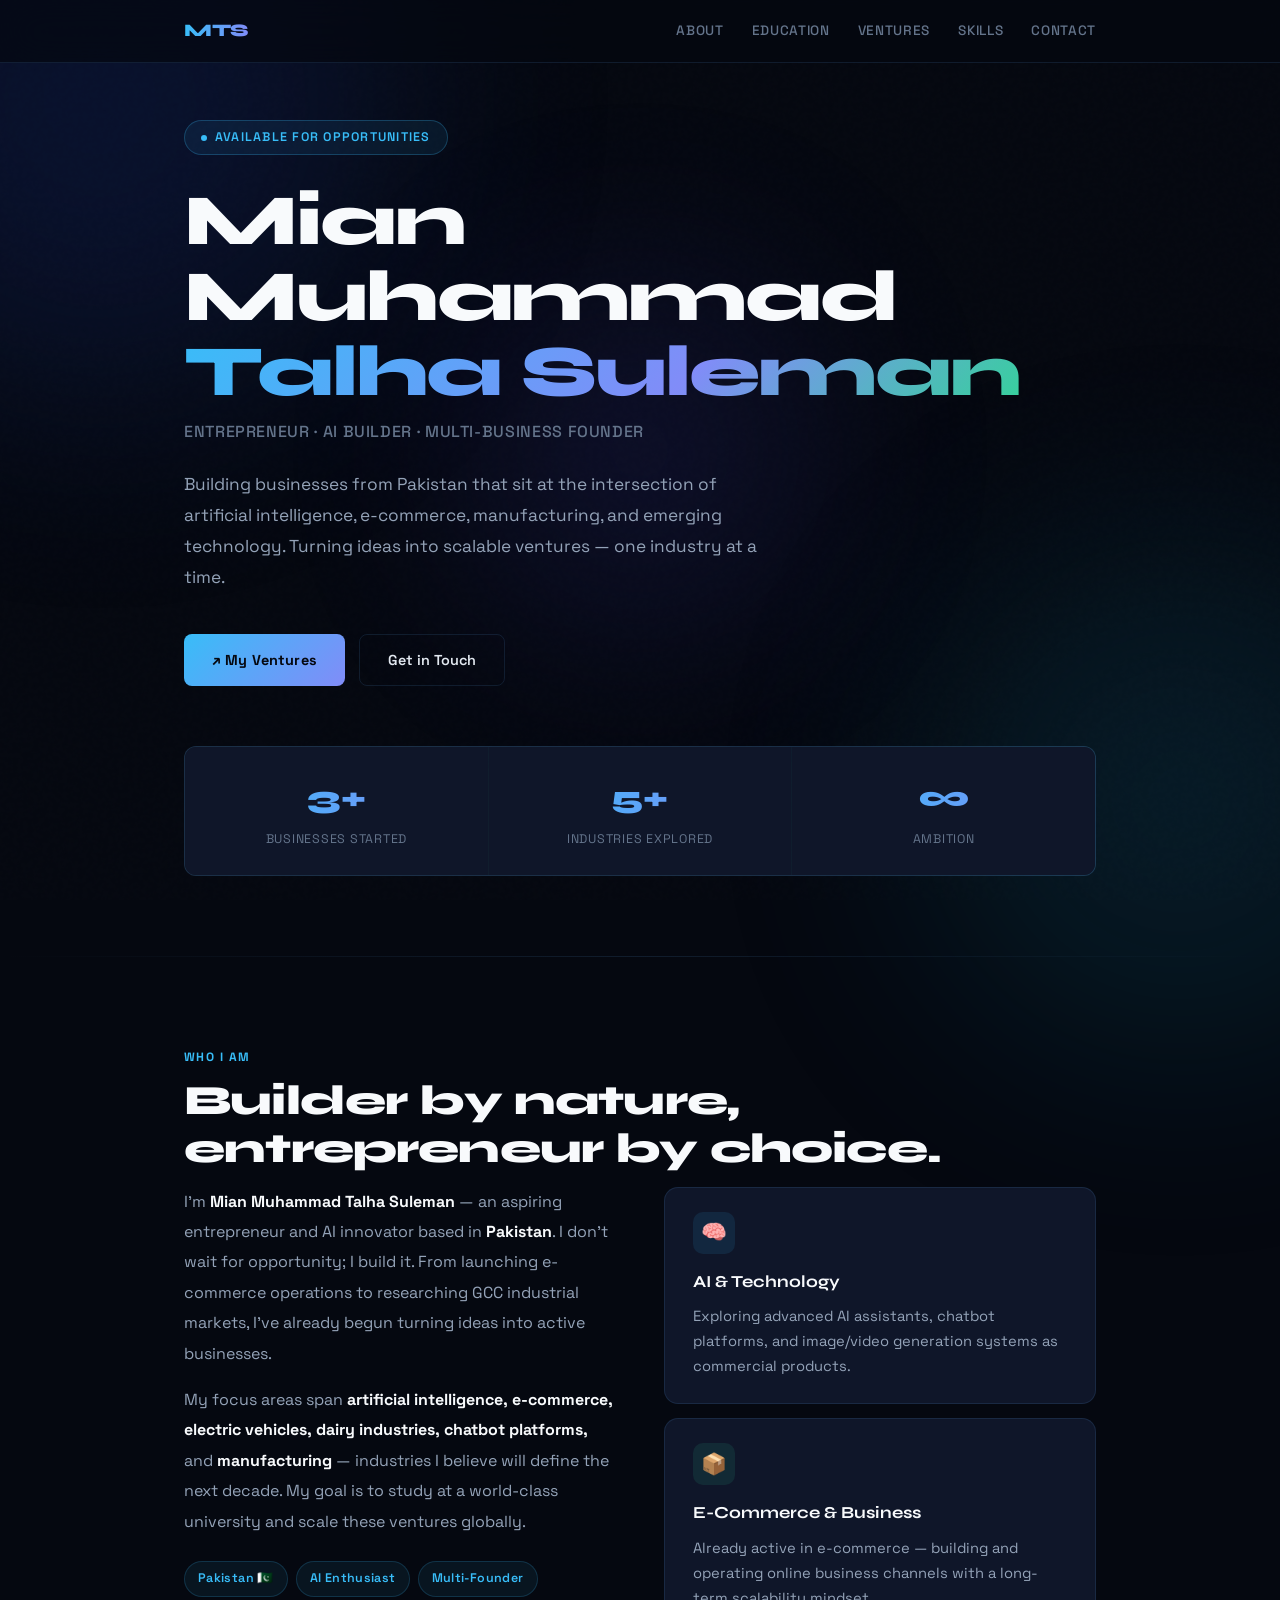
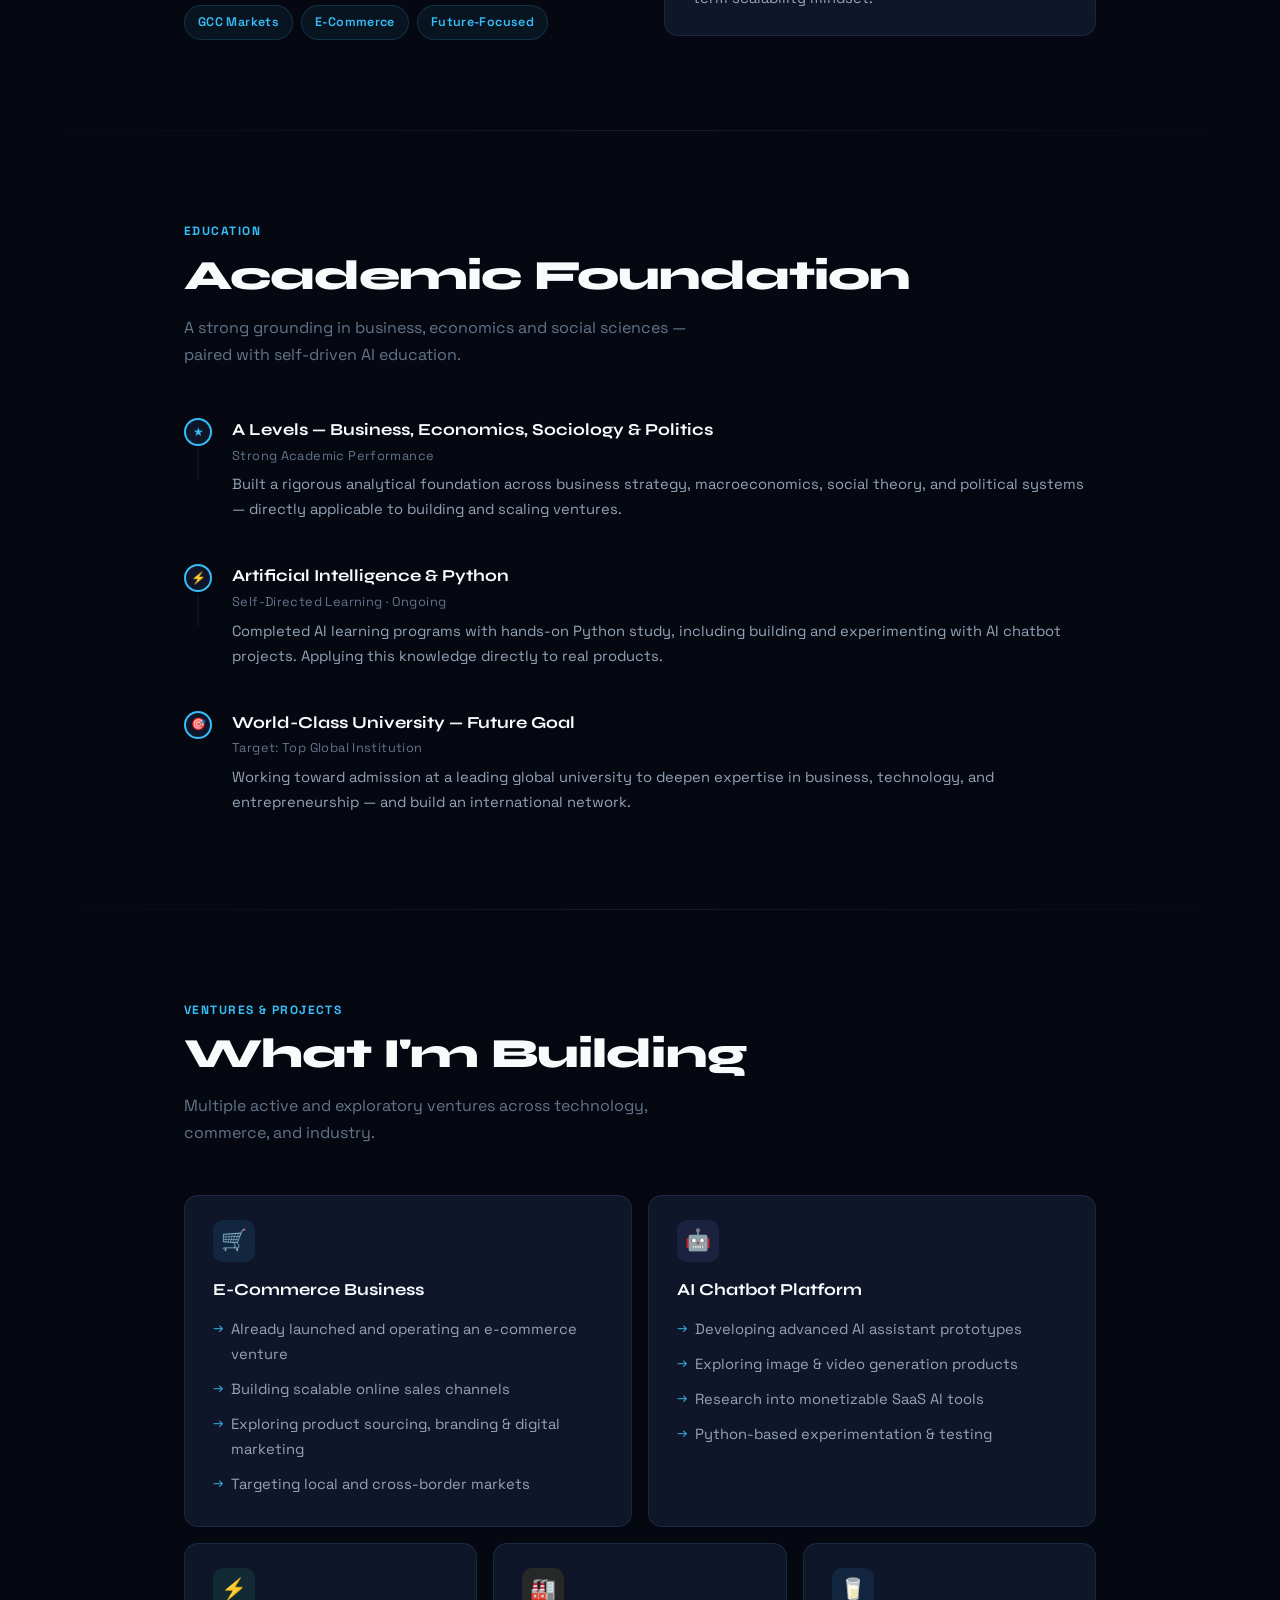
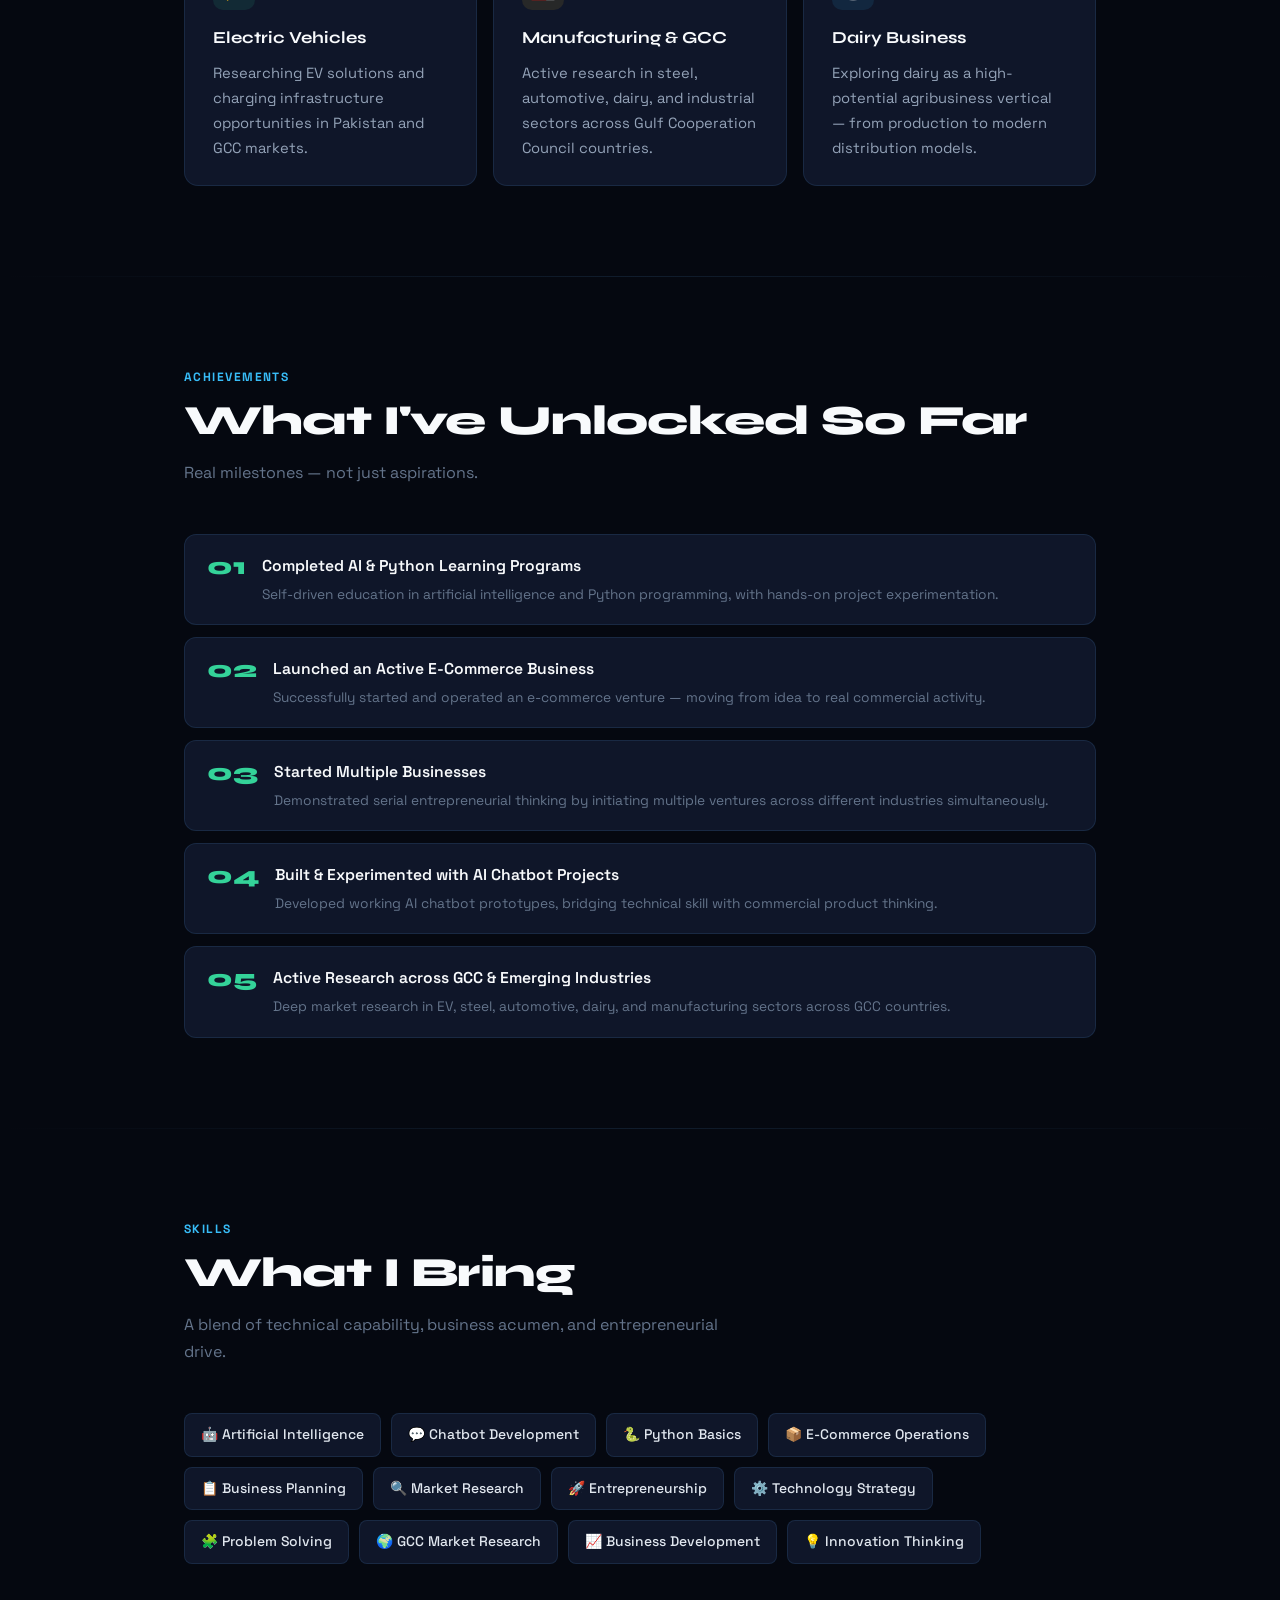
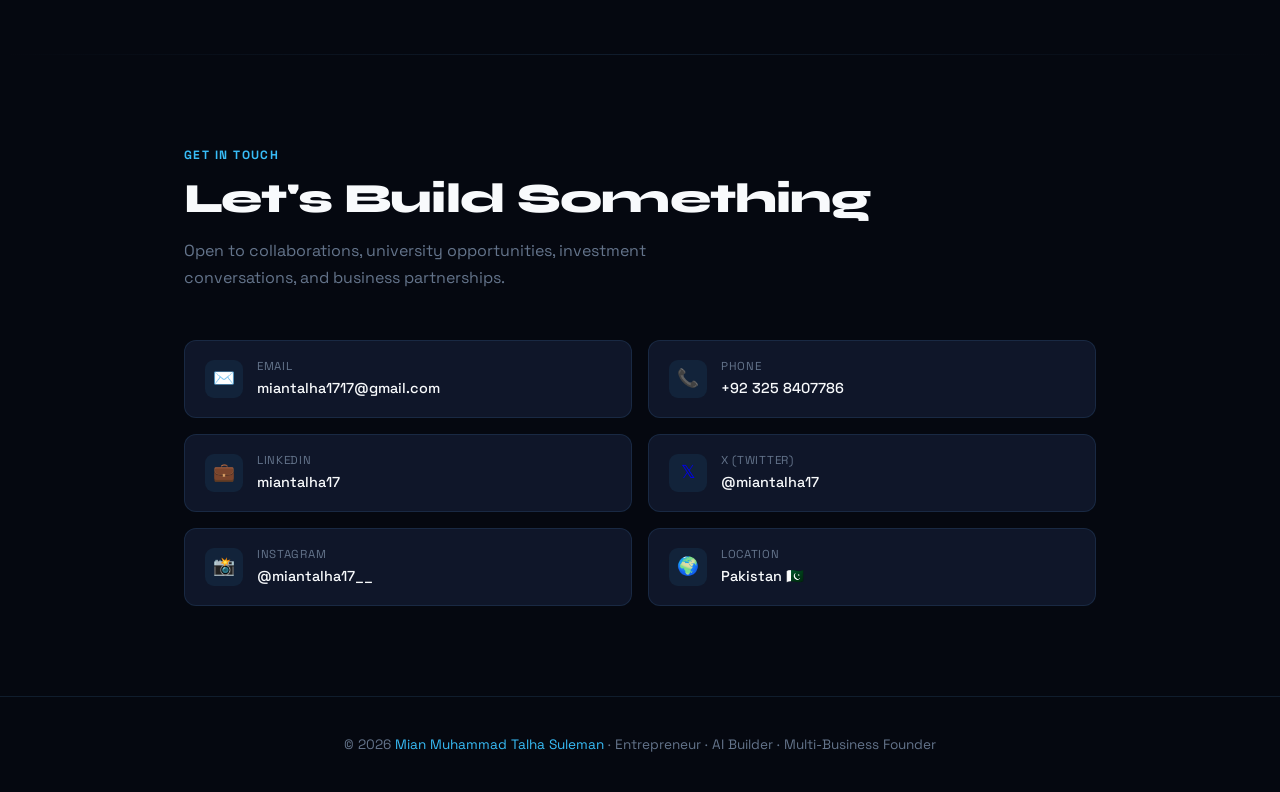
==== index.html @ 0a01890f "Add files via upload" ====
<!DOCTYPE html>
<html lang="en">
<head>
<meta charset="UTF-8">
<meta name="viewport" content="width=device-width, initial-scale=1.0">
<title>Mian Muhammad Talha Suleman | Entrepreneur & AI Builder</title>
<link href="https://fonts.googleapis.com/css2?family=Space+Grotesk:wght@300;400;500;600;700&family=Syne:wght@700;800&display=swap" rel="stylesheet">
<style>
  :root {
    --black: #050810;
    --deep: #0b0f1e;
    --panel: #0f1629;
    --border: rgba(99,179,255,0.12);
    --glow: #38bdf8;
    --glow2: #818cf8;
    --glow3: #34d399;
    --text: #e2e8f0;
    --muted: #64748b;
    --white: #f8fafc;
  }

  * { margin:0; padding:0; box-sizing:border-box; }

  html { scroll-behavior: smooth; }

  body {
    background: var(--black);
    color: var(--text);
    font-family: 'Space Grotesk', sans-serif;
    line-height: 1.7;
    overflow-x: hidden;
  }

  /* ── NOISE OVERLAY ── */
  body::before {
    content: '';
    position: fixed;
    inset: 0;
    background-image: url("data:image/svg+xml,%3Csvg viewBox='0 0 200 200' xmlns='http://www.w3.org/2000/svg'%3E%3Cfilter id='n'%3E%3CfeTurbulence type='fractalNoise' baseFrequency='0.9' numOctaves='4' stitchTiles='stitch'/%3E%3C/filter%3E%3Crect width='100%25' height='100%25' filter='url(%23n)' opacity='0.03'/%3E%3C/svg%3E");
    pointer-events: none;
    z-index: 0;
    opacity: 0.4;
  }

  /* ── AMBIENT ORBS ── */
  .orb {
    position: fixed;
    border-radius: 50%;
    filter: blur(120px);
    pointer-events: none;
    z-index: 0;
    opacity: 0.18;
  }
  .orb-1 { width:600px; height:600px; background:#1e40af; top:-200px; left:-200px; }
  .orb-2 { width:500px; height:500px; background:#0e7490; bottom:-150px; right:-150px; }
  .orb-3 { width:300px; height:300px; background:#4f46e5; top:50%; left:50%; transform:translate(-50%,-50%); }

  /* ── LAYOUT ── */
  .wrap { max-width: 960px; margin: 0 auto; padding: 0 24px; position: relative; z-index:1; }

  /* ── NAV ── */
  nav {
    position: fixed; top:0; left:0; right:0; z-index: 100;
    padding: 16px 0;
    background: rgba(5,8,16,0.7);
    backdrop-filter: blur(20px);
    border-bottom: 1px solid var(--border);
  }
  nav .wrap { display:flex; align-items:center; justify-content:space-between; }
  .nav-logo {
    font-family: 'Syne', sans-serif;
    font-size: 1.1rem;
    font-weight: 800;
    background: linear-gradient(90deg, var(--glow), var(--glow2));
    -webkit-background-clip: text;
    -webkit-text-fill-color: transparent;
    letter-spacing: -0.02em;
  }
  .nav-links { display:flex; gap:28px; }
  .nav-links a {
    color: var(--muted);
    text-decoration: none;
    font-size: 0.85rem;
    font-weight: 500;
    letter-spacing: 0.05em;
    text-transform: uppercase;
    transition: color 0.2s;
  }
  .nav-links a:hover { color: var(--glow); }

  /* ── HERO ── */
  #hero {
    min-height: 100vh;
    display: flex;
    align-items: center;
    padding: 120px 0 80px;
  }
  .hero-eyebrow {
    display: inline-flex;
    align-items: center;
    gap: 8px;
    background: rgba(56,189,248,0.08);
    border: 1px solid rgba(56,189,248,0.25);
    border-radius: 999px;
    padding: 6px 16px;
    font-size: 0.78rem;
    font-weight: 600;
    letter-spacing: 0.1em;
    text-transform: uppercase;
    color: var(--glow);
    margin-bottom: 28px;
  }
  .hero-eyebrow::before {
    content: '';
    width: 6px; height: 6px;
    border-radius: 50%;
    background: var(--glow);
    animation: pulse 2s infinite;
  }
  @keyframes pulse {
    0%,100% { opacity:1; }
    50% { opacity:0.3; }
  }
  .hero-name {
    font-family: 'Syne', sans-serif;
    font-size: clamp(2.6rem, 6vw, 4.5rem);
    font-weight: 800;
    line-height: 1.05;
    letter-spacing: -0.03em;
    color: var(--white);
    margin-bottom: 8px;
  }
  .hero-name span {
    background: linear-gradient(135deg, var(--glow) 0%, var(--glow2) 60%, var(--glow3) 100%);
    -webkit-background-clip: text;
    -webkit-text-fill-color: transparent;
  }
  .hero-title {
    font-size: 1rem;
    font-weight: 500;
    color: var(--muted);
    letter-spacing: 0.04em;
    text-transform: uppercase;
    margin-bottom: 24px;
  }
  .hero-desc {
    font-size: 1.08rem;
    color: #94a3b8;
    max-width: 580px;
    margin-bottom: 40px;
    line-height: 1.8;
  }
  .hero-actions { display:flex; gap:14px; flex-wrap:wrap; }
  .btn-primary {
    display: inline-flex;
    align-items: center;
    gap: 8px;
    padding: 13px 28px;
    border-radius: 8px;
    background: linear-gradient(135deg, var(--glow), var(--glow2));
    color: #050810;
    font-weight: 700;
    font-size: 0.9rem;
    text-decoration: none;
    transition: 0.25s;
    letter-spacing: 0.01em;
  }
  .btn-primary:hover { transform: translateY(-2px); box-shadow: 0 8px 30px rgba(56,189,248,0.35); }
  .btn-ghost {
    display: inline-flex;
    align-items: center;
    gap: 8px;
    padding: 13px 28px;
    border-radius: 8px;
    border: 1px solid var(--border);
    background: transparent;
    color: var(--text);
    font-weight: 600;
    font-size: 0.9rem;
    text-decoration: none;
    transition: 0.25s;
  }
  .btn-ghost:hover { border-color: var(--glow); color: var(--glow); }

  /* ── STAT STRIP ── */
  .stat-strip {
    display: grid;
    grid-template-columns: repeat(3, 1fr);
    gap: 1px;
    background: var(--border);
    border: 1px solid var(--border);
    border-radius: 12px;
    overflow: hidden;
    margin-top: 60px;
  }
  .stat {
    background: var(--panel);
    padding: 24px 28px;
    text-align: center;
  }
  .stat-num {
    font-family: 'Syne', sans-serif;
    font-size: 2rem;
    font-weight: 800;
    background: linear-gradient(90deg, var(--glow), var(--glow2));
    -webkit-background-clip: text;
    -webkit-text-fill-color: transparent;
  }
  .stat-label { font-size: 0.78rem; color: var(--muted); text-transform: uppercase; letter-spacing: 0.06em; margin-top: 4px; }

  /* ── SECTIONS ── */
  section { padding: 90px 0; }
  .section-label {
    font-size: 0.75rem;
    font-weight: 700;
    letter-spacing: 0.12em;
    text-transform: uppercase;
    color: var(--glow);
    margin-bottom: 10px;
  }
  .section-heading {
    font-family: 'Syne', sans-serif;
    font-size: clamp(1.8rem, 4vw, 2.6rem);
    font-weight: 800;
    color: var(--white);
    letter-spacing: -0.02em;
    line-height: 1.15;
    margin-bottom: 14px;
  }
  .section-sub {
    color: var(--muted);
    font-size: 1rem;
    max-width: 540px;
    margin-bottom: 48px;
  }

  /* ── CARDS ── */
  .card {
    background: var(--panel);
    border: 1px solid var(--border);
    border-radius: 14px;
    padding: 24px 28px;
    transition: border-color 0.25s, transform 0.25s;
  }
  .card:hover {
    border-color: rgba(56,189,248,0.35);
    transform: translateY(-3px);
  }
  .card-icon {
    width: 42px; height: 42px;
    border-radius: 10px;
    display: flex; align-items:center; justify-content:center;
    font-size: 1.3rem;
    margin-bottom: 14px;
  }
  .card-icon.cyan { background: rgba(56,189,248,0.1); }
  .card-icon.indigo { background: rgba(129,140,248,0.1); }
  .card-icon.green { background: rgba(52,211,153,0.1); }
  .card-icon.amber { background: rgba(251,191,36,0.1); }
  .card h3 {
    font-family: 'Syne', sans-serif;
    font-size: 1.05rem;
    font-weight: 700;
    color: var(--white);
    margin-bottom: 8px;
  }
  .card p, .card li { font-size: 0.92rem; color: #94a3b8; }
  .card ul { list-style: none; padding: 0; }
  .card ul li {
    padding: 5px 0;
    padding-left: 18px;
    position: relative;
  }
  .card ul li::before {
    content: '→';
    position: absolute; left: 0;
    color: var(--glow);
    font-size: 0.8rem;
  }

  .grid-2 { display:grid; grid-template-columns:repeat(2,1fr); gap:16px; }
  .grid-3 { display:grid; grid-template-columns:repeat(3,1fr); gap:16px; }

  /* ── ABOUT SPLIT ── */
  .about-grid {
    display: grid;
    grid-template-columns: 1fr 1fr;
    gap: 48px;
    align-items: start;
  }
  .about-text { font-size: 1rem; color: #94a3b8; line-height: 1.9; }
  .about-text strong { color: var(--white); }
  .about-text p + p { margin-top: 16px; }
  .tag-cloud { display:flex; flex-wrap:wrap; gap:8px; margin-top:24px; }
  .tag {
    padding: 5px 13px;
    border-radius: 999px;
    background: rgba(56,189,248,0.07);
    border: 1px solid rgba(56,189,248,0.18);
    font-size: 0.78rem;
    color: var(--glow);
    font-weight: 600;
    letter-spacing: 0.03em;
  }

  /* ── EDUCATION TIMELINE ── */
  .timeline { display:flex; flex-direction:column; gap:0; }
  .tl-item {
    display: grid;
    grid-template-columns: 28px 1fr;
    gap: 20px;
    padding-bottom: 36px;
    position: relative;
  }
  .tl-item:last-child { padding-bottom: 0; }
  .tl-dot {
    width: 28px; height: 28px;
    border-radius: 50%;
    background: var(--panel);
    border: 2px solid var(--glow);
    display: flex; align-items:center; justify-content:center;
    font-size: 0.75rem;
    color: var(--glow);
    position: relative;
    z-index: 1;
    flex-shrink: 0;
    margin-top: 2px;
  }
  .tl-item:not(:last-child) .tl-dot::after {
    content:'';
    position:absolute;
    top: 28px; left: 50%;
    transform: translateX(-50%);
    width: 1px;
    height: calc(100% + 8px);
    background: var(--border);
  }
  .tl-body { padding-bottom: 4px; }
  .tl-body h3 { font-family:'Syne',sans-serif; font-size:1.05rem; font-weight:700; color:var(--white); }
  .tl-body .tl-meta { font-size:0.8rem; color:var(--muted); margin-bottom:6px; letter-spacing:0.03em; }
  .tl-body p { font-size:0.92rem; color:#94a3b8; }

  /* ── ACHIEVEMENTS ── */
  .ach-list { display:flex; flex-direction:column; gap:12px; }
  .ach-item {
    display: flex; align-items:flex-start; gap:16px;
    background: var(--panel);
    border: 1px solid var(--border);
    border-radius: 12px;
    padding: 18px 22px;
    transition: border-color 0.25s;
  }
  .ach-item:hover { border-color: rgba(52,211,153,0.4); }
  .ach-num {
    font-family: 'Syne', sans-serif;
    font-size: 1.5rem;
    font-weight: 800;
    color: var(--glow3);
    min-width: 36px;
    line-height: 1;
    padding-top: 2px;
  }
  .ach-text h4 { font-size:0.98rem; font-weight:600; color:var(--white); }
  .ach-text p { font-size:0.86rem; color:var(--muted); margin-top:3px; }

  /* ── SKILLS ── */
  .skill-pill {
    display: inline-flex; align-items:center; gap:8px;
    padding: 9px 16px;
    border-radius: 8px;
    background: var(--panel);
    border: 1px solid var(--border);
    font-size: 0.87rem;
    color: var(--text);
    font-weight: 500;
    transition: border-color 0.2s, color 0.2s;
  }
  .skill-pill:hover { border-color: var(--glow); color: var(--glow); }
  .skills-cloud { display:flex; flex-wrap:wrap; gap:10px; }

  /* ── CONTACT ── */
  .contact-grid { display:grid; grid-template-columns:1fr 1fr; gap:16px; }
  .contact-item {
    display:flex; align-items:center; gap:14px;
    background: var(--panel);
    border: 1px solid var(--border);
    border-radius: 12px;
    padding: 16px 20px;
    text-decoration: none;
    transition: border-color 0.25s;
  }
  .contact-item:hover { border-color: var(--glow); }
  .contact-icon {
    width:38px; height:38px;
    border-radius:9px;
    background: rgba(56,189,248,0.08);
    display:flex; align-items:center; justify-content:center;
    font-size:1.1rem;
    flex-shrink:0;
  }
  .contact-label { font-size:0.72rem; color:var(--muted); text-transform:uppercase; letter-spacing:0.06em; }
  .contact-value { font-size:0.9rem; color:var(--white); font-weight:500; }

  /* ── FOOTER ── */
  footer {
    border-top: 1px solid var(--border);
    padding: 36px 0;
    text-align: center;
    color: var(--muted);
    font-size: 0.85rem;
    position: relative; z-index:1;
  }
  footer span { color: var(--glow); }

  /* ── DIVIDER ── */
  .divider {
    height: 1px;
    background: linear-gradient(90deg, transparent, var(--border), transparent);
    margin: 0;
  }

  @media (max-width: 720px) {
    .about-grid, .grid-2, .grid-3, .contact-grid { grid-template-columns: 1fr; }
    .stat-strip { grid-template-columns: 1fr; }
    .nav-links { display:none; }
  }
</style>
</head>
<body>

<div class="orb orb-1"></div>
<div class="orb orb-2"></div>
<div class="orb orb-3"></div>

<!-- NAV -->
<nav>
  <div class="wrap">
    <div class="nav-logo">MTS</div>
    <div class="nav-links">
      <a href="#about">About</a>
      <a href="#education">Education</a>
      <a href="#ventures">Ventures</a>
      <a href="#skills">Skills</a>
      <a href="#contact">Contact</a>
    </div>
  </div>
</nav>

<!-- HERO -->
<section id="hero">
  <div class="wrap">
    <div class="hero-eyebrow">Available for Opportunities</div>
    <div class="hero-name">Mian Muhammad<br><span>Talha Suleman</span></div>
    <div class="hero-title">Entrepreneur · AI Builder · Multi-Business Founder</div>
    <p class="hero-desc">
      Building businesses from Pakistan that sit at the intersection of artificial intelligence, e-commerce, manufacturing, and emerging technology. Turning ideas into scalable ventures — one industry at a time.
    </p>
    <div class="hero-actions">
      <a href="#ventures" class="btn-primary">↗ My Ventures</a>
      <a href="#contact" class="btn-ghost">Get in Touch</a>
    </div>

    <div class="stat-strip">
      <div class="stat">
        <div class="stat-num">3+</div>
        <div class="stat-label">Businesses Started</div>
      </div>
      <div class="stat">
        <div class="stat-num">5+</div>
        <div class="stat-label">Industries Explored</div>
      </div>
      <div class="stat">
        <div class="stat-num">∞</div>
        <div class="stat-label">Ambition</div>
      </div>
    </div>
  </div>
</section>

<div class="divider"></div>

<!-- ABOUT -->
<section id="about">
  <div class="wrap">
    <div class="section-label">Who I Am</div>
    <h2 class="section-heading">Builder by nature,<br>entrepreneur by choice.</h2>
    <div class="about-grid">
      <div class="about-text">
        <p>I'm <strong>Mian Muhammad Talha Suleman</strong> — an aspiring entrepreneur and AI innovator based in <strong>Pakistan</strong>. I don't wait for opportunity; I build it. From launching e-commerce operations to researching GCC industrial markets, I've already begun turning ideas into active businesses.</p>
        <p>My focus areas span <strong>artificial intelligence, e-commerce, electric vehicles, dairy industries, chatbot platforms,</strong> and <strong>manufacturing</strong> — industries I believe will define the next decade. My goal is to study at a world-class university and scale these ventures globally.</p>
        <div class="tag-cloud">
          <span class="tag">Pakistan 🇵🇰</span>
          <span class="tag">AI Enthusiast</span>
          <span class="tag">Multi-Founder</span>
          <span class="tag">GCC Markets</span>
          <span class="tag">E-Commerce</span>
          <span class="tag">Future-Focused</span>
        </div>
      </div>
      <div>
        <div class="card" style="margin-bottom:14px;">
          <div class="card-icon cyan">🧠</div>
          <h3>AI & Technology</h3>
          <p>Exploring advanced AI assistants, chatbot platforms, and image/video generation systems as commercial products.</p>
        </div>
        <div class="card">
          <div class="card-icon green">📦</div>
          <h3>E-Commerce & Business</h3>
          <p>Already active in e-commerce — building and operating online business channels with a long-term scalability mindset.</p>
        </div>
      </div>
    </div>
  </div>
</section>

<div class="divider"></div>

<!-- EDUCATION -->
<section id="education">
  <div class="wrap">
    <div class="section-label">Education</div>
    <h2 class="section-heading">Academic Foundation</h2>
    <p class="section-sub">A strong grounding in business, economics and social sciences — paired with self-driven AI education.</p>

    <div class="timeline">
      <div class="tl-item">
        <div class="tl-dot">★</div>
        <div class="tl-body">
          <h3>A Levels — Business, Economics, Sociology & Politics</h3>
          <div class="tl-meta">Strong Academic Performance</div>
          <p>Built a rigorous analytical foundation across business strategy, macroeconomics, social theory, and political systems — directly applicable to building and scaling ventures.</p>
        </div>
      </div>
      <div class="tl-item">
        <div class="tl-dot">⚡</div>
        <div class="tl-body">
          <h3>Artificial Intelligence & Python</h3>
          <div class="tl-meta">Self-Directed Learning · Ongoing</div>
          <p>Completed AI learning programs with hands-on Python study, including building and experimenting with AI chatbot projects. Applying this knowledge directly to real products.</p>
        </div>
      </div>
      <div class="tl-item">
        <div class="tl-dot">🎯</div>
        <div class="tl-body">
          <h3>World-Class University — Future Goal</h3>
          <div class="tl-meta">Target: Top Global Institution</div>
          <p>Working toward admission at a leading global university to deepen expertise in business, technology, and entrepreneurship — and build an international network.</p>
        </div>
      </div>
    </div>
  </div>
</section>

<div class="divider"></div>

<!-- VENTURES / PROJECTS -->
<section id="ventures">
  <div class="wrap">
    <div class="section-label">Ventures & Projects</div>
    <h2 class="section-heading">What I'm Building</h2>
    <p class="section-sub">Multiple active and exploratory ventures across technology, commerce, and industry.</p>

    <div class="grid-2" style="margin-bottom:16px;">
      <div class="card">
        <div class="card-icon cyan">🛒</div>
        <h3>E-Commerce Business</h3>
        <ul>
          <li>Already launched and operating an e-commerce venture</li>
          <li>Building scalable online sales channels</li>
          <li>Exploring product sourcing, branding & digital marketing</li>
          <li>Targeting local and cross-border markets</li>
        </ul>
      </div>
      <div class="card">
        <div class="card-icon indigo">🤖</div>
        <h3>AI Chatbot Platform</h3>
        <ul>
          <li>Developing advanced AI assistant prototypes</li>
          <li>Exploring image & video generation products</li>
          <li>Research into monetizable SaaS AI tools</li>
          <li>Python-based experimentation & testing</li>
        </ul>
      </div>
    </div>

    <div class="grid-3">
      <div class="card">
        <div class="card-icon green">⚡</div>
        <h3>Electric Vehicles</h3>
        <p>Researching EV solutions and charging infrastructure opportunities in Pakistan and GCC markets.</p>
      </div>
      <div class="card">
        <div class="card-icon amber">🏭</div>
        <h3>Manufacturing & GCC</h3>
        <p>Active research in steel, automotive, dairy, and industrial sectors across Gulf Cooperation Council countries.</p>
      </div>
      <div class="card">
        <div class="card-icon cyan">🥛</div>
        <h3>Dairy Business</h3>
        <p>Exploring dairy as a high-potential agribusiness vertical — from production to modern distribution models.</p>
      </div>
    </div>
  </div>
</section>

<div class="divider"></div>

<!-- ACHIEVEMENTS -->
<section id="achievements">
  <div class="wrap">
    <div class="section-label">Achievements</div>
    <h2 class="section-heading">What I've Unlocked So Far</h2>
    <p class="section-sub">Real milestones — not just aspirations.</p>

    <div class="ach-list">
      <div class="ach-item">
        <div class="ach-num">01</div>
        <div class="ach-text">
          <h4>Completed AI & Python Learning Programs</h4>
          <p>Self-driven education in artificial intelligence and Python programming, with hands-on project experimentation.</p>
        </div>
      </div>
      <div class="ach-item">
        <div class="ach-num">02</div>
        <div class="ach-text">
          <h4>Launched an Active E-Commerce Business</h4>
          <p>Successfully started and operated an e-commerce venture — moving from idea to real commercial activity.</p>
        </div>
      </div>
      <div class="ach-item">
        <div class="ach-num">03</div>
        <div class="ach-text">
          <h4>Started Multiple Businesses</h4>
          <p>Demonstrated serial entrepreneurial thinking by initiating multiple ventures across different industries simultaneously.</p>
        </div>
      </div>
      <div class="ach-item">
        <div class="ach-num">04</div>
        <div class="ach-text">
          <h4>Built & Experimented with AI Chatbot Projects</h4>
          <p>Developed working AI chatbot prototypes, bridging technical skill with commercial product thinking.</p>
        </div>
      </div>
      <div class="ach-item">
        <div class="ach-num">05</div>
        <div class="ach-text">
          <h4>Active Research across GCC & Emerging Industries</h4>
          <p>Deep market research in EV, steel, automotive, dairy, and manufacturing sectors across GCC countries.</p>
        </div>
      </div>
    </div>
  </div>
</section>

<div class="divider"></div>

<!-- SKILLS -->
<section id="skills">
  <div class="wrap">
    <div class="section-label">Skills</div>
    <h2 class="section-heading">What I Bring</h2>
    <p class="section-sub">A blend of technical capability, business acumen, and entrepreneurial drive.</p>

    <div class="skills-cloud">
      <div class="skill-pill">🤖 Artificial Intelligence</div>
      <div class="skill-pill">💬 Chatbot Development</div>
      <div class="skill-pill">🐍 Python Basics</div>
      <div class="skill-pill">📦 E-Commerce Operations</div>
      <div class="skill-pill">📋 Business Planning</div>
      <div class="skill-pill">🔍 Market Research</div>
      <div class="skill-pill">🚀 Entrepreneurship</div>
      <div class="skill-pill">⚙️ Technology Strategy</div>
      <div class="skill-pill">🧩 Problem Solving</div>
      <div class="skill-pill">🌍 GCC Market Research</div>
      <div class="skill-pill">📈 Business Development</div>
      <div class="skill-pill">💡 Innovation Thinking</div>
    </div>
  </div>
</section>

<div class="divider"></div>

<!-- CONTACT -->
<section id="contact">
  <div class="wrap">
    <div class="section-label">Get in Touch</div>
    <h2 class="section-heading">Let's Build Something</h2>
    <p class="section-sub">Open to collaborations, university opportunities, investment conversations, and business partnerships.</p>

    <div class="contact-grid">
      <a class="contact-item" href="mailto:miantalha1717@gmail.com">
        <div class="contact-icon">✉️</div>
        <div>
          <div class="contact-label">Email</div>
          <div class="contact-value">miantalha1717@gmail.com</div>
        </div>
      </a>
      <a class="contact-item" href="tel:+923258407786">
        <div class="contact-icon">📞</div>
        <div>
          <div class="contact-label">Phone</div>
          <div class="contact-value">+92 325 8407786</div>
        </div>
      </a>
      <a class="contact-item" href="#">
        <div class="contact-icon">💼</div>
        <div>
          <div class="contact-label">LinkedIn</div>
          <div class="contact-value">miantalha17</div>
        </div>
      </a>
      <a class="contact-item" href="#">
        <div class="contact-icon">𝕏</div>
        <div>
          <div class="contact-label">X (Twitter)</div>
          <div class="contact-value">@miantalha17</div>
        </div>
      </a>
      <a class="contact-item" href="#">
        <div class="contact-icon">📸</div>
        <div>
          <div class="contact-label">Instagram</div>
          <div class="contact-value">@miantalha17__</div>
        </div>
      </a>
      <div class="contact-item" style="cursor:default;">
        <div class="contact-icon">🌍</div>
        <div>
          <div class="contact-label">Location</div>
          <div class="contact-value">Pakistan 🇵🇰</div>
        </div>
      </div>
    </div>
  </div>
</section>

<footer>
  <p>© 2026 <span>Mian Muhammad Talha Suleman</span> · Entrepreneur · AI Builder · Multi-Business Founder</p>
</footer>

</body>
</html>
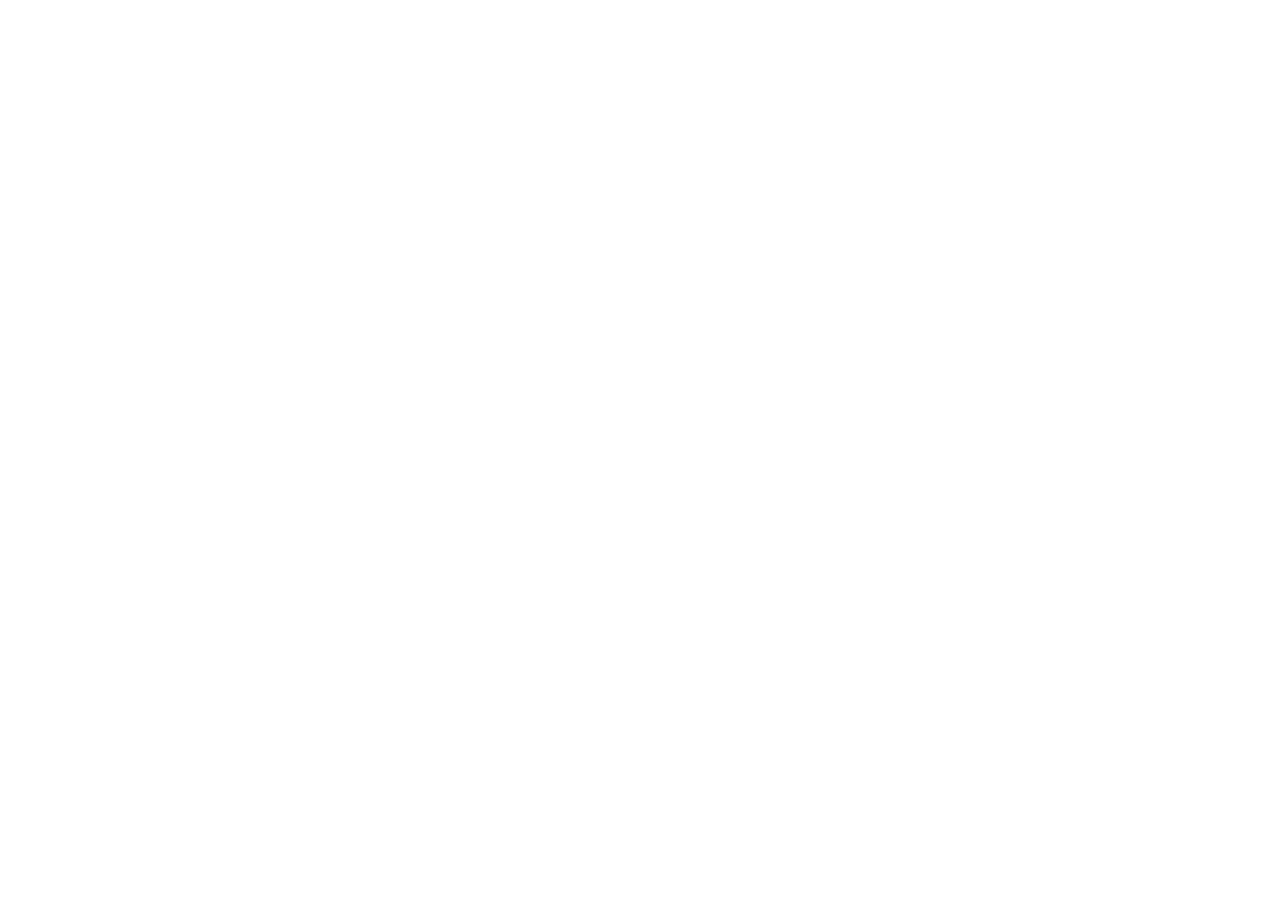
==== commit 0c2326a7: "feat: dark theme, FAQ section, SEO/AEO, llms.txt and sitemap" ====
--- a/index.html
+++ b/index.html
@@ -1,742 +1,56 @@
-<!DOCTYPE html>
+<!doctype html>
 <html lang="en">
-<head>
-<meta charset="UTF-8">
-<meta name="viewport" content="width=device-width, initial-scale=1.0">
-<title>Mian Muhammad Talha Suleman | Entrepreneur & AI Builder</title>
-<link href="https://fonts.googleapis.com/css2?family=Space+Grotesk:wght@300;400;500;600;700&family=Syne:wght@700;800&display=swap" rel="stylesheet">
-<style>
-  :root {
-    --black: #050810;
-    --deep: #0b0f1e;
-    --panel: #0f1629;
-    --border: rgba(99,179,255,0.12);
-    --glow: #38bdf8;
-    --glow2: #818cf8;
-    --glow3: #34d399;
-    --text: #e2e8f0;
-    --muted: #64748b;
-    --white: #f8fafc;
-  }
-
-  * { margin:0; padding:0; box-sizing:border-box; }
-
-  html { scroll-behavior: smooth; }
-
-  body {
-    background: var(--black);
-    color: var(--text);
-    font-family: 'Space Grotesk', sans-serif;
-    line-height: 1.7;
-    overflow-x: hidden;
-  }
-
-  /* ── NOISE OVERLAY ── */
-  body::before {
-    content: '';
-    position: fixed;
-    inset: 0;
-    background-image: url("data:image/svg+xml,%3Csvg viewBox='0 0 200 200' xmlns='http://www.w3.org/2000/svg'%3E%3Cfilter id='n'%3E%3CfeTurbulence type='fractalNoise' baseFrequency='0.9' numOctaves='4' stitchTiles='stitch'/%3E%3C/filter%3E%3Crect width='100%25' height='100%25' filter='url(%23n)' opacity='0.03'/%3E%3C/svg%3E");
-    pointer-events: none;
-    z-index: 0;
-    opacity: 0.4;
-  }
-
-  /* ── AMBIENT ORBS ── */
-  .orb {
-    position: fixed;
-    border-radius: 50%;
-    filter: blur(120px);
-    pointer-events: none;
-    z-index: 0;
-    opacity: 0.18;
-  }
-  .orb-1 { width:600px; height:600px; background:#1e40af; top:-200px; left:-200px; }
-  .orb-2 { width:500px; height:500px; background:#0e7490; bottom:-150px; right:-150px; }
-  .orb-3 { width:300px; height:300px; background:#4f46e5; top:50%; left:50%; transform:translate(-50%,-50%); }
-
-  /* ── LAYOUT ── */
-  .wrap { max-width: 960px; margin: 0 auto; padding: 0 24px; position: relative; z-index:1; }
-
-  /* ── NAV ── */
-  nav {
-    position: fixed; top:0; left:0; right:0; z-index: 100;
-    padding: 16px 0;
-    background: rgba(5,8,16,0.7);
-    backdrop-filter: blur(20px);
-    border-bottom: 1px solid var(--border);
-  }
-  nav .wrap { display:flex; align-items:center; justify-content:space-between; }
-  .nav-logo {
-    font-family: 'Syne', sans-serif;
-    font-size: 1.1rem;
-    font-weight: 800;
-    background: linear-gradient(90deg, var(--glow), var(--glow2));
-    -webkit-background-clip: text;
-    -webkit-text-fill-color: transparent;
-    letter-spacing: -0.02em;
-  }
-  .nav-links { display:flex; gap:28px; }
-  .nav-links a {
-    color: var(--muted);
-    text-decoration: none;
-    font-size: 0.85rem;
-    font-weight: 500;
-    letter-spacing: 0.05em;
-    text-transform: uppercase;
-    transition: color 0.2s;
-  }
-  .nav-links a:hover { color: var(--glow); }
-
-  /* ── HERO ── */
-  #hero {
-    min-height: 100vh;
-    display: flex;
-    align-items: center;
-    padding: 120px 0 80px;
-  }
-  .hero-eyebrow {
-    display: inline-flex;
-    align-items: center;
-    gap: 8px;
-    background: rgba(56,189,248,0.08);
-    border: 1px solid rgba(56,189,248,0.25);
-    border-radius: 999px;
-    padding: 6px 16px;
-    font-size: 0.78rem;
-    font-weight: 600;
-    letter-spacing: 0.1em;
-    text-transform: uppercase;
-    color: var(--glow);
-    margin-bottom: 28px;
-  }
-  .hero-eyebrow::before {
-    content: '';
-    width: 6px; height: 6px;
-    border-radius: 50%;
-    background: var(--glow);
-    animation: pulse 2s infinite;
-  }
-  @keyframes pulse {
-    0%,100% { opacity:1; }
-    50% { opacity:0.3; }
-  }
-  .hero-name {
-    font-family: 'Syne', sans-serif;
-    font-size: clamp(2.6rem, 6vw, 4.5rem);
-    font-weight: 800;
-    line-height: 1.05;
-    letter-spacing: -0.03em;
-    color: var(--white);
-    margin-bottom: 8px;
-  }
-  .hero-name span {
-    background: linear-gradient(135deg, var(--glow) 0%, var(--glow2) 60%, var(--glow3) 100%);
-    -webkit-background-clip: text;
-    -webkit-text-fill-color: transparent;
-  }
-  .hero-title {
-    font-size: 1rem;
-    font-weight: 500;
-    color: var(--muted);
-    letter-spacing: 0.04em;
-    text-transform: uppercase;
-    margin-bottom: 24px;
-  }
-  .hero-desc {
-    font-size: 1.08rem;
-    color: #94a3b8;
-    max-width: 580px;
-    margin-bottom: 40px;
-    line-height: 1.8;
-  }
-  .hero-actions { display:flex; gap:14px; flex-wrap:wrap; }
-  .btn-primary {
-    display: inline-flex;
-    align-items: center;
-    gap: 8px;
-    padding: 13px 28px;
-    border-radius: 8px;
-    background: linear-gradient(135deg, var(--glow), var(--glow2));
-    color: #050810;
-    font-weight: 700;
-    font-size: 0.9rem;
-    text-decoration: none;
-    transition: 0.25s;
-    letter-spacing: 0.01em;
-  }
-  .btn-primary:hover { transform: translateY(-2px); box-shadow: 0 8px 30px rgba(56,189,248,0.35); }
-  .btn-ghost {
-    display: inline-flex;
-    align-items: center;
-    gap: 8px;
-    padding: 13px 28px;
-    border-radius: 8px;
-    border: 1px solid var(--border);
-    background: transparent;
-    color: var(--text);
-    font-weight: 600;
-    font-size: 0.9rem;
-    text-decoration: none;
-    transition: 0.25s;
-  }
-  .btn-ghost:hover { border-color: var(--glow); color: var(--glow); }
-
-  /* ── STAT STRIP ── */
-  .stat-strip {
-    display: grid;
-    grid-template-columns: repeat(3, 1fr);
-    gap: 1px;
-    background: var(--border);
-    border: 1px solid var(--border);
-    border-radius: 12px;
-    overflow: hidden;
-    margin-top: 60px;
-  }
-  .stat {
-    background: var(--panel);
-    padding: 24px 28px;
-    text-align: center;
-  }
-  .stat-num {
-    font-family: 'Syne', sans-serif;
-    font-size: 2rem;
-    font-weight: 800;
-    background: linear-gradient(90deg, var(--glow), var(--glow2));
-    -webkit-background-clip: text;
-    -webkit-text-fill-color: transparent;
-  }
-  .stat-label { font-size: 0.78rem; color: var(--muted); text-transform: uppercase; letter-spacing: 0.06em; margin-top: 4px; }
-
-  /* ── SECTIONS ── */
-  section { padding: 90px 0; }
-  .section-label {
-    font-size: 0.75rem;
-    font-weight: 700;
-    letter-spacing: 0.12em;
-    text-transform: uppercase;
-    color: var(--glow);
-    margin-bottom: 10px;
-  }
-  .section-heading {
-    font-family: 'Syne', sans-serif;
-    font-size: clamp(1.8rem, 4vw, 2.6rem);
-    font-weight: 800;
-    color: var(--white);
-    letter-spacing: -0.02em;
-    line-height: 1.15;
-    margin-bottom: 14px;
-  }
-  .section-sub {
-    color: var(--muted);
-    font-size: 1rem;
-    max-width: 540px;
-    margin-bottom: 48px;
-  }
-
-  /* ── CARDS ── */
-  .card {
-    background: var(--panel);
-    border: 1px solid var(--border);
-    border-radius: 14px;
-    padding: 24px 28px;
-    transition: border-color 0.25s, transform 0.25s;
-  }
-  .card:hover {
-    border-color: rgba(56,189,248,0.35);
-    transform: translateY(-3px);
-  }
-  .card-icon {
-    width: 42px; height: 42px;
-    border-radius: 10px;
-    display: flex; align-items:center; justify-content:center;
-    font-size: 1.3rem;
-    margin-bottom: 14px;
-  }
-  .card-icon.cyan { background: rgba(56,189,248,0.1); }
-  .card-icon.indigo { background: rgba(129,140,248,0.1); }
-  .card-icon.green { background: rgba(52,211,153,0.1); }
-  .card-icon.amber { background: rgba(251,191,36,0.1); }
-  .card h3 {
-    font-family: 'Syne', sans-serif;
-    font-size: 1.05rem;
-    font-weight: 700;
-    color: var(--white);
-    margin-bottom: 8px;
-  }
-  .card p, .card li { font-size: 0.92rem; color: #94a3b8; }
-  .card ul { list-style: none; padding: 0; }
-  .card ul li {
-    padding: 5px 0;
-    padding-left: 18px;
-    position: relative;
-  }
-  .card ul li::before {
-    content: '→';
-    position: absolute; left: 0;
-    color: var(--glow);
-    font-size: 0.8rem;
-  }
-
-  .grid-2 { display:grid; grid-template-columns:repeat(2,1fr); gap:16px; }
-  .grid-3 { display:grid; grid-template-columns:repeat(3,1fr); gap:16px; }
-
-  /* ── ABOUT SPLIT ── */
-  .about-grid {
-    display: grid;
-    grid-template-columns: 1fr 1fr;
-    gap: 48px;
-    align-items: start;
-  }
-  .about-text { font-size: 1rem; color: #94a3b8; line-height: 1.9; }
-  .about-text strong { color: var(--white); }
-  .about-text p + p { margin-top: 16px; }
-  .tag-cloud { display:flex; flex-wrap:wrap; gap:8px; margin-top:24px; }
-  .tag {
-    padding: 5px 13px;
-    border-radius: 999px;
-    background: rgba(56,189,248,0.07);
-    border: 1px solid rgba(56,189,248,0.18);
-    font-size: 0.78rem;
-    color: var(--glow);
-    font-weight: 600;
-    letter-spacing: 0.03em;
-  }
-
-  /* ── EDUCATION TIMELINE ── */
-  .timeline { display:flex; flex-direction:column; gap:0; }
-  .tl-item {
-    display: grid;
-    grid-template-columns: 28px 1fr;
-    gap: 20px;
-    padding-bottom: 36px;
-    position: relative;
-  }
-  .tl-item:last-child { padding-bottom: 0; }
-  .tl-dot {
-    width: 28px; height: 28px;
-    border-radius: 50%;
-    background: var(--panel);
-    border: 2px solid var(--glow);
-    display: flex; align-items:center; justify-content:center;
-    font-size: 0.75rem;
-    color: var(--glow);
-    position: relative;
-    z-index: 1;
-    flex-shrink: 0;
-    margin-top: 2px;
-  }
-  .tl-item:not(:last-child) .tl-dot::after {
-    content:'';
-    position:absolute;
-    top: 28px; left: 50%;
-    transform: translateX(-50%);
-    width: 1px;
-    height: calc(100% + 8px);
-    background: var(--border);
-  }
-  .tl-body { padding-bottom: 4px; }
-  .tl-body h3 { font-family:'Syne',sans-serif; font-size:1.05rem; font-weight:700; color:var(--white); }
-  .tl-body .tl-meta { font-size:0.8rem; color:var(--muted); margin-bottom:6px; letter-spacing:0.03em; }
-  .tl-body p { font-size:0.92rem; color:#94a3b8; }
-
-  /* ── ACHIEVEMENTS ── */
-  .ach-list { display:flex; flex-direction:column; gap:12px; }
-  .ach-item {
-    display: flex; align-items:flex-start; gap:16px;
-    background: var(--panel);
-    border: 1px solid var(--border);
-    border-radius: 12px;
-    padding: 18px 22px;
-    transition: border-color 0.25s;
-  }
-  .ach-item:hover { border-color: rgba(52,211,153,0.4); }
-  .ach-num {
-    font-family: 'Syne', sans-serif;
-    font-size: 1.5rem;
-    font-weight: 800;
-    color: var(--glow3);
-    min-width: 36px;
-    line-height: 1;
-    padding-top: 2px;
-  }
-  .ach-text h4 { font-size:0.98rem; font-weight:600; color:var(--white); }
-  .ach-text p { font-size:0.86rem; color:var(--muted); margin-top:3px; }
-
-  /* ── SKILLS ── */
-  .skill-pill {
-    display: inline-flex; align-items:center; gap:8px;
-    padding: 9px 16px;
-    border-radius: 8px;
-    background: var(--panel);
-    border: 1px solid var(--border);
-    font-size: 0.87rem;
-    color: var(--text);
-    font-weight: 500;
-    transition: border-color 0.2s, color 0.2s;
-  }
-  .skill-pill:hover { border-color: var(--glow); color: var(--glow); }
-  .skills-cloud { display:flex; flex-wrap:wrap; gap:10px; }
-
-  /* ── CONTACT ── */
-  .contact-grid { display:grid; grid-template-columns:1fr 1fr; gap:16px; }
-  .contact-item {
-    display:flex; align-items:center; gap:14px;
-    background: var(--panel);
-    border: 1px solid var(--border);
-    border-radius: 12px;
-    padding: 16px 20px;
-    text-decoration: none;
-    transition: border-color 0.25s;
-  }
-  .contact-item:hover { border-color: var(--glow); }
-  .contact-icon {
-    width:38px; height:38px;
-    border-radius:9px;
-    background: rgba(56,189,248,0.08);
-    display:flex; align-items:center; justify-content:center;
-    font-size:1.1rem;
-    flex-shrink:0;
-  }
-  .contact-label { font-size:0.72rem; color:var(--muted); text-transform:uppercase; letter-spacing:0.06em; }
-  .contact-value { font-size:0.9rem; color:var(--white); font-weight:500; }
-
-  /* ── FOOTER ── */
-  footer {
-    border-top: 1px solid var(--border);
-    padding: 36px 0;
-    text-align: center;
-    color: var(--muted);
-    font-size: 0.85rem;
-    position: relative; z-index:1;
-  }
-  footer span { color: var(--glow); }
-
-  /* ── DIVIDER ── */
-  .divider {
-    height: 1px;
-    background: linear-gradient(90deg, transparent, var(--border), transparent);
-    margin: 0;
-  }
-
-  @media (max-width: 720px) {
-    .about-grid, .grid-2, .grid-3, .contact-grid { grid-template-columns: 1fr; }
-    .stat-strip { grid-template-columns: 1fr; }
-    .nav-links { display:none; }
-  }
-</style>
-</head>
-<body>
-
-<div class="orb orb-1"></div>
-<div class="orb orb-2"></div>
-<div class="orb orb-3"></div>
-
-<!-- NAV -->
-<nav>
-  <div class="wrap">
-    <div class="nav-logo">MTS</div>
-    <div class="nav-links">
-      <a href="#about">About</a>
-      <a href="#education">Education</a>
-      <a href="#ventures">Ventures</a>
-      <a href="#skills">Skills</a>
-      <a href="#contact">Contact</a>
-    </div>
-  </div>
-</nav>
-
-<!-- HERO -->
-<section id="hero">
-  <div class="wrap">
-    <div class="hero-eyebrow">Available for Opportunities</div>
-    <div class="hero-name">Mian Muhammad<br><span>Talha Suleman</span></div>
-    <div class="hero-title">Entrepreneur · AI Builder · Multi-Business Founder</div>
-    <p class="hero-desc">
-      Building businesses from Pakistan that sit at the intersection of artificial intelligence, e-commerce, manufacturing, and emerging technology. Turning ideas into scalable ventures — one industry at a time.
-    </p>
-    <div class="hero-actions">
-      <a href="#ventures" class="btn-primary">↗ My Ventures</a>
-      <a href="#contact" class="btn-ghost">Get in Touch</a>
-    </div>
-
-    <div class="stat-strip">
-      <div class="stat">
-        <div class="stat-num">3+</div>
-        <div class="stat-label">Businesses Started</div>
-      </div>
-      <div class="stat">
-        <div class="stat-num">5+</div>
-        <div class="stat-label">Industries Explored</div>
-      </div>
-      <div class="stat">
-        <div class="stat-num">∞</div>
-        <div class="stat-label">Ambition</div>
-      </div>
-    </div>
-  </div>
-</section>
-
-<div class="divider"></div>
-
-<!-- ABOUT -->
-<section id="about">
-  <div class="wrap">
-    <div class="section-label">Who I Am</div>
-    <h2 class="section-heading">Builder by nature,<br>entrepreneur by choice.</h2>
-    <div class="about-grid">
-      <div class="about-text">
-        <p>I'm <strong>Mian Muhammad Talha Suleman</strong> — an aspiring entrepreneur and AI innovator based in <strong>Pakistan</strong>. I don't wait for opportunity; I build it. From launching e-commerce operations to researching GCC industrial markets, I've already begun turning ideas into active businesses.</p>
-        <p>My focus areas span <strong>artificial intelligence, e-commerce, electric vehicles, dairy industries, chatbot platforms,</strong> and <strong>manufacturing</strong> — industries I believe will define the next decade. My goal is to study at a world-class university and scale these ventures globally.</p>
-        <div class="tag-cloud">
-          <span class="tag">Pakistan 🇵🇰</span>
-          <span class="tag">AI Enthusiast</span>
-          <span class="tag">Multi-Founder</span>
-          <span class="tag">GCC Markets</span>
-          <span class="tag">E-Commerce</span>
-          <span class="tag">Future-Focused</span>
-        </div>
-      </div>
-      <div>
-        <div class="card" style="margin-bottom:14px;">
-          <div class="card-icon cyan">🧠</div>
-          <h3>AI & Technology</h3>
-          <p>Exploring advanced AI assistants, chatbot platforms, and image/video generation systems as commercial products.</p>
-        </div>
-        <div class="card">
-          <div class="card-icon green">📦</div>
-          <h3>E-Commerce & Business</h3>
-          <p>Already active in e-commerce — building and operating online business channels with a long-term scalability mindset.</p>
-        </div>
-      </div>
-    </div>
-  </div>
-</section>
-
-<div class="divider"></div>
-
-<!-- EDUCATION -->
-<section id="education">
-  <div class="wrap">
-    <div class="section-label">Education</div>
-    <h2 class="section-heading">Academic Foundation</h2>
-    <p class="section-sub">A strong grounding in business, economics and social sciences — paired with self-driven AI education.</p>
-
-    <div class="timeline">
-      <div class="tl-item">
-        <div class="tl-dot">★</div>
-        <div class="tl-body">
-          <h3>A Levels — Business, Economics, Sociology & Politics</h3>
-          <div class="tl-meta">Strong Academic Performance</div>
-          <p>Built a rigorous analytical foundation across business strategy, macroeconomics, social theory, and political systems — directly applicable to building and scaling ventures.</p>
-        </div>
-      </div>
-      <div class="tl-item">
-        <div class="tl-dot">⚡</div>
-        <div class="tl-body">
-          <h3>Artificial Intelligence & Python</h3>
-          <div class="tl-meta">Self-Directed Learning · Ongoing</div>
-          <p>Completed AI learning programs with hands-on Python study, including building and experimenting with AI chatbot projects. Applying this knowledge directly to real products.</p>
-        </div>
-      </div>
-      <div class="tl-item">
-        <div class="tl-dot">🎯</div>
-        <div class="tl-body">
-          <h3>World-Class University — Future Goal</h3>
-          <div class="tl-meta">Target: Top Global Institution</div>
-          <p>Working toward admission at a leading global university to deepen expertise in business, technology, and entrepreneurship — and build an international network.</p>
-        </div>
-      </div>
-    </div>
-  </div>
-</section>
-
-<div class="divider"></div>
-
-<!-- VENTURES / PROJECTS -->
-<section id="ventures">
-  <div class="wrap">
-    <div class="section-label">Ventures & Projects</div>
-    <h2 class="section-heading">What I'm Building</h2>
-    <p class="section-sub">Multiple active and exploratory ventures across technology, commerce, and industry.</p>
-
-    <div class="grid-2" style="margin-bottom:16px;">
-      <div class="card">
-        <div class="card-icon cyan">🛒</div>
-        <h3>E-Commerce Business</h3>
-        <ul>
-          <li>Already launched and operating an e-commerce venture</li>
-          <li>Building scalable online sales channels</li>
-          <li>Exploring product sourcing, branding & digital marketing</li>
-          <li>Targeting local and cross-border markets</li>
-        </ul>
-      </div>
-      <div class="card">
-        <div class="card-icon indigo">🤖</div>
-        <h3>AI Chatbot Platform</h3>
-        <ul>
-          <li>Developing advanced AI assistant prototypes</li>
-          <li>Exploring image & video generation products</li>
-          <li>Research into monetizable SaaS AI tools</li>
-          <li>Python-based experimentation & testing</li>
-        </ul>
-      </div>
-    </div>
-
-    <div class="grid-3">
-      <div class="card">
-        <div class="card-icon green">⚡</div>
-        <h3>Electric Vehicles</h3>
-        <p>Researching EV solutions and charging infrastructure opportunities in Pakistan and GCC markets.</p>
-      </div>
-      <div class="card">
-        <div class="card-icon amber">🏭</div>
-        <h3>Manufacturing & GCC</h3>
-        <p>Active research in steel, automotive, dairy, and industrial sectors across Gulf Cooperation Council countries.</p>
-      </div>
-      <div class="card">
-        <div class="card-icon cyan">🥛</div>
-        <h3>Dairy Business</h3>
-        <p>Exploring dairy as a high-potential agribusiness vertical — from production to modern distribution models.</p>
-      </div>
-    </div>
-  </div>
-</section>
-
-<div class="divider"></div>
-
-<!-- ACHIEVEMENTS -->
-<section id="achievements">
-  <div class="wrap">
-    <div class="section-label">Achievements</div>
-    <h2 class="section-heading">What I've Unlocked So Far</h2>
-    <p class="section-sub">Real milestones — not just aspirations.</p>
-
-    <div class="ach-list">
-      <div class="ach-item">
-        <div class="ach-num">01</div>
-        <div class="ach-text">
-          <h4>Completed AI & Python Learning Programs</h4>
-          <p>Self-driven education in artificial intelligence and Python programming, with hands-on project experimentation.</p>
-        </div>
-      </div>
-      <div class="ach-item">
-        <div class="ach-num">02</div>
-        <div class="ach-text">
-          <h4>Launched an Active E-Commerce Business</h4>
-          <p>Successfully started and operated an e-commerce venture — moving from idea to real commercial activity.</p>
-        </div>
-      </div>
-      <div class="ach-item">
-        <div class="ach-num">03</div>
-        <div class="ach-text">
-          <h4>Started Multiple Businesses</h4>
-          <p>Demonstrated serial entrepreneurial thinking by initiating multiple ventures across different industries simultaneously.</p>
-        </div>
-      </div>
-      <div class="ach-item">
-        <div class="ach-num">04</div>
-        <div class="ach-text">
-          <h4>Built & Experimented with AI Chatbot Projects</h4>
-          <p>Developed working AI chatbot prototypes, bridging technical skill with commercial product thinking.</p>
-        </div>
-      </div>
-      <div class="ach-item">
-        <div class="ach-num">05</div>
-        <div class="ach-text">
-          <h4>Active Research across GCC & Emerging Industries</h4>
-          <p>Deep market research in EV, steel, automotive, dairy, and manufacturing sectors across GCC countries.</p>
-        </div>
-      </div>
-    </div>
-  </div>
-</section>
-
-<div class="divider"></div>
-
-<!-- SKILLS -->
-<section id="skills">
-  <div class="wrap">
-    <div class="section-label">Skills</div>
-    <h2 class="section-heading">What I Bring</h2>
-    <p class="section-sub">A blend of technical capability, business acumen, and entrepreneurial drive.</p>
-
-    <div class="skills-cloud">
-      <div class="skill-pill">🤖 Artificial Intelligence</div>
-      <div class="skill-pill">💬 Chatbot Development</div>
-      <div class="skill-pill">🐍 Python Basics</div>
-      <div class="skill-pill">📦 E-Commerce Operations</div>
-      <div class="skill-pill">📋 Business Planning</div>
-      <div class="skill-pill">🔍 Market Research</div>
-      <div class="skill-pill">🚀 Entrepreneurship</div>
-      <div class="skill-pill">⚙️ Technology Strategy</div>
-      <div class="skill-pill">🧩 Problem Solving</div>
-      <div class="skill-pill">🌍 GCC Market Research</div>
-      <div class="skill-pill">📈 Business Development</div>
-      <div class="skill-pill">💡 Innovation Thinking</div>
-    </div>
-  </div>
-</section>
-
-<div class="divider"></div>
-
-<!-- CONTACT -->
-<section id="contact">
-  <div class="wrap">
-    <div class="section-label">Get in Touch</div>
-    <h2 class="section-heading">Let's Build Something</h2>
-    <p class="section-sub">Open to collaborations, university opportunities, investment conversations, and business partnerships.</p>
-
-    <div class="contact-grid">
-      <a class="contact-item" href="mailto:miantalha1717@gmail.com">
-        <div class="contact-icon">✉️</div>
-        <div>
-          <div class="contact-label">Email</div>
-          <div class="contact-value">miantalha1717@gmail.com</div>
-        </div>
-      </a>
-      <a class="contact-item" href="tel:+923258407786">
-        <div class="contact-icon">📞</div>
-        <div>
-          <div class="contact-label">Phone</div>
-          <div class="contact-value">+92 325 8407786</div>
-        </div>
-      </a>
-      <a class="contact-item" href="#">
-        <div class="contact-icon">💼</div>
-        <div>
-          <div class="contact-label">LinkedIn</div>
-          <div class="contact-value">miantalha17</div>
-        </div>
-      </a>
-      <a class="contact-item" href="#">
-        <div class="contact-icon">𝕏</div>
-        <div>
-          <div class="contact-label">X (Twitter)</div>
-          <div class="contact-value">@miantalha17</div>
-        </div>
-      </a>
-      <a class="contact-item" href="#">
-        <div class="contact-icon">📸</div>
-        <div>
-          <div class="contact-label">Instagram</div>
-          <div class="contact-value">@miantalha17__</div>
-        </div>
-      </a>
-      <div class="contact-item" style="cursor:default;">
-        <div class="contact-icon">🌍</div>
-        <div>
-          <div class="contact-label">Location</div>
-          <div class="contact-value">Pakistan 🇵🇰</div>
-        </div>
-      </div>
-    </div>
-  </div>
-</section>
-
-<footer>
-  <p>© 2026 <span>Mian Muhammad Talha Suleman</span> · Entrepreneur · AI Builder · Multi-Business Founder</p>
-</footer>
-
-</body>
-</html>
+  <head>
+    <meta charset="UTF-8" />
+    <meta name="viewport" content="width=device-width, initial-scale=1.0, viewport-fit=cover" />
+    <meta name="theme-color" content="#09090b" />
+    <title>Mian Muhammad Talha Suleman | Entrepreneur & AI Builder</title>
+    <meta
+      name="description"
+      content="Mian Muhammad Talha Suleman is a Pakistan-based entrepreneur and AI builder working across AI, e-commerce, manufacturing, and emerging technology."
+    />
+    <meta
+      name="keywords"
+      content="Mian Muhammad Talha Suleman, Talha Suleman, entrepreneur Pakistan, AI builder, e-commerce founder, GCC market research, AI chatbot developer"
+    />
+    <meta name="author" content="Mian Muhammad Talha Suleman" />
+    <meta name="robots" content="index, follow, max-image-preview:large" />
+    <!-- Real domain -->
+    <link rel="canonical" href="https://miantalha1717-star.github.io/" />
+    <meta property="og:title" content="Mian Muhammad Talha Suleman | Entrepreneur & AI Builder" />
+    <meta
+      property="og:description"
+      content="Building businesses from Pakistan across AI, e-commerce, manufacturing, and emerging technology."
+    />
+    <meta property="og:type" content="profile" />
+    <meta property="og:url" content="https://miantalha1717-star.github.io/" />
+    <meta property="og:locale" content="en_US" />
+    <meta name="twitter:card" content="summary_large_image" />
+    <meta name="twitter:title" content="Mian Muhammad Talha Suleman | Entrepreneur & AI Builder" />
+    <meta
+      name="twitter:description"
+      content="Building businesses from Pakistan across AI, e-commerce, manufacturing, and emerging technology."
+    />
+    <script type="application/ld+json">
+      {
+        "@context": "https://schema.org",
+        "@type": "Person",
+        "name": "Mian Muhammad Talha Suleman",
+        "alternateName": "Talha Suleman",
+        "jobTitle": "Entrepreneur and AI Builder",
+        "description": "Pakistan-based entrepreneur and AI builder working across AI, e-commerce, manufacturing, electric vehicles, and emerging technology.",
+        "url": "https://miantalha1717-star.github.io/",
+        "address": {
+          "@type": "PostalAddress",
+          "addressCountry": "PK"
+        },
+        "email": "mailto:miantalha1717@gmail.com",
+        "telephone": "+923258407786"
+      }
+    </script>
+  </head>
+  <body>
+    <div id="root"></div>
+    <script type="module" src="/src/main.tsx"></script>
+  </body>
+</html>
